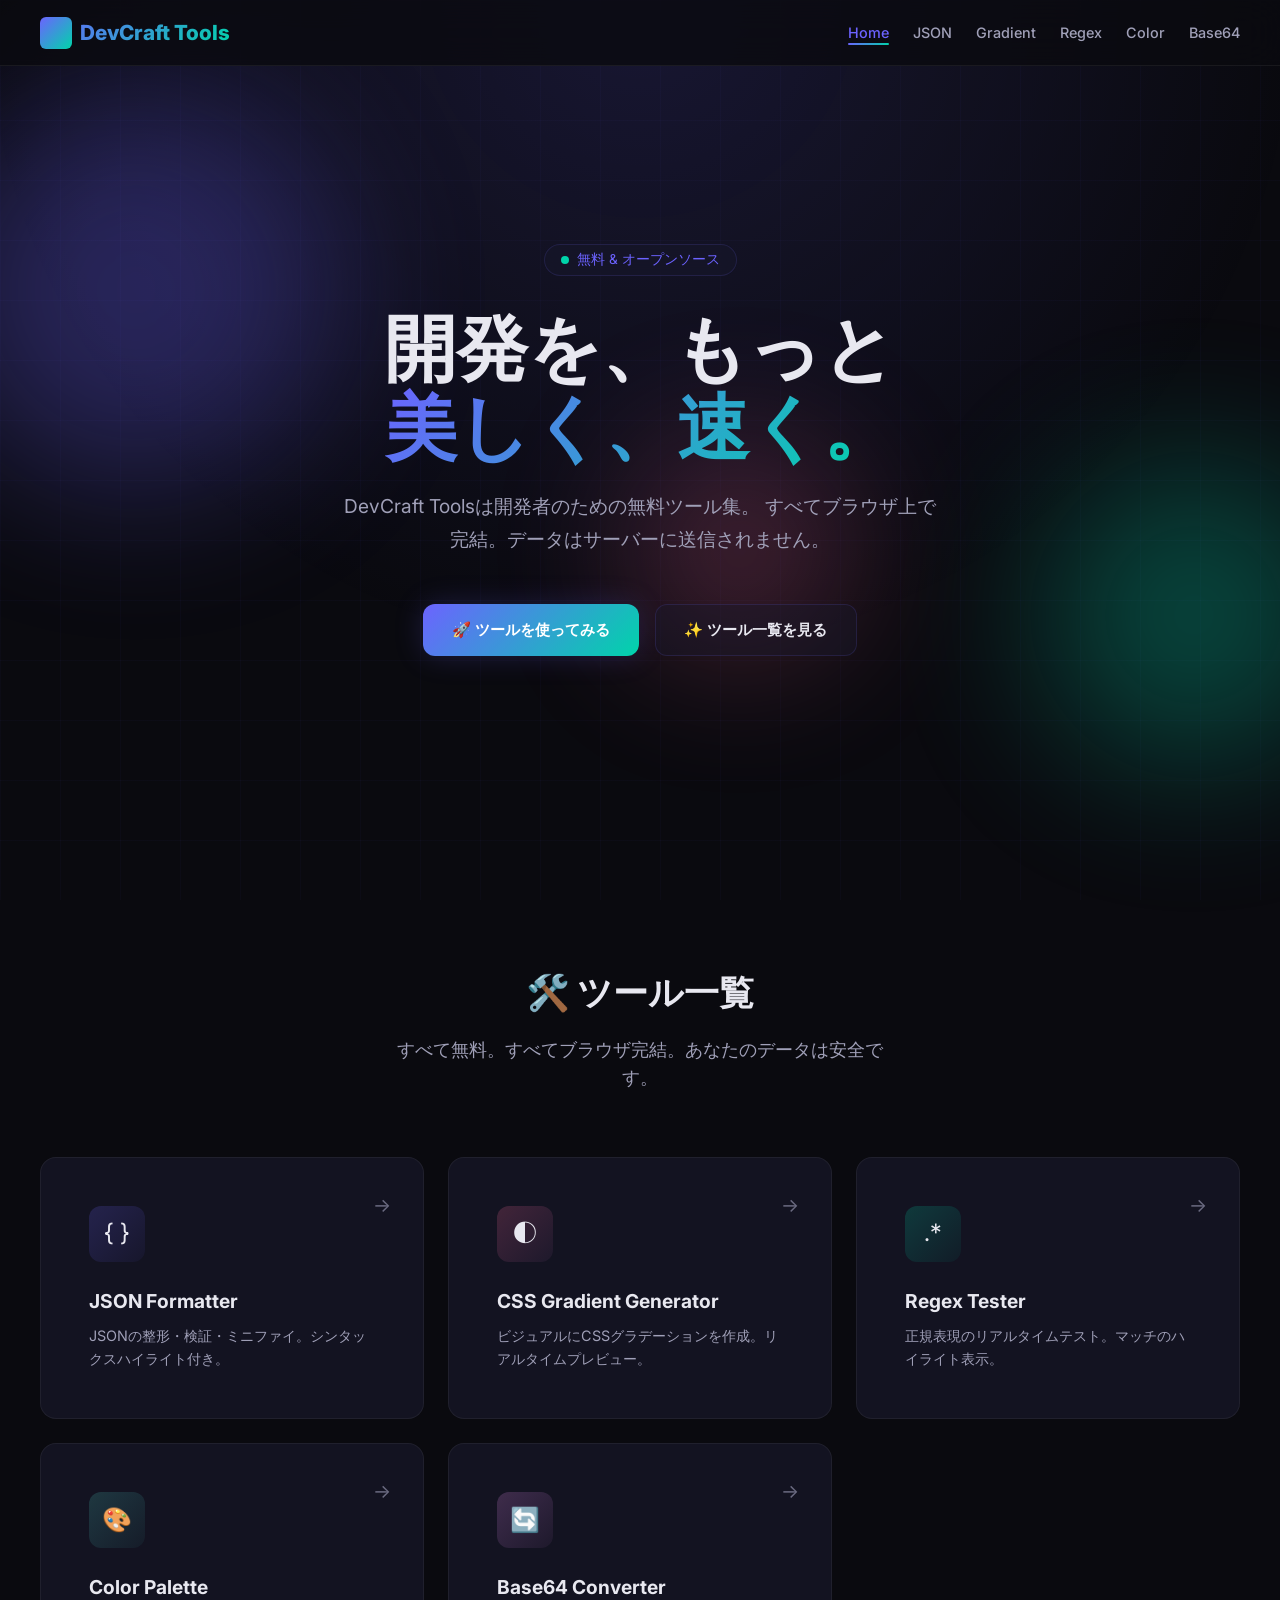
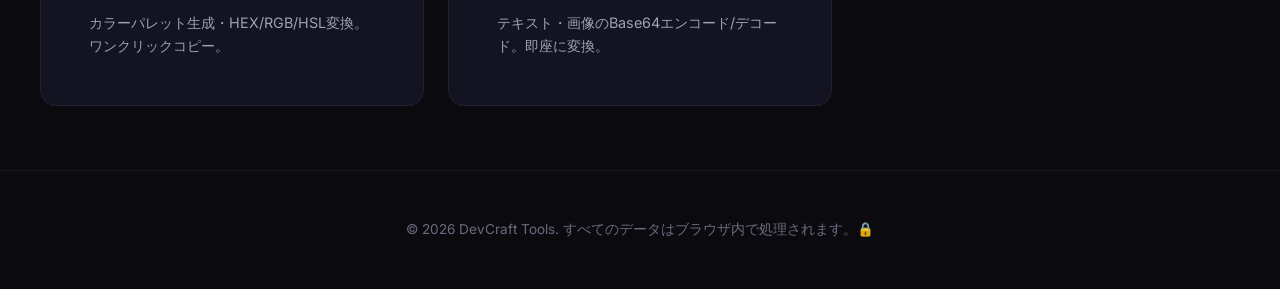
==== index.html @ 4b414a60 "🚀 DevCraft Tools v1.0.0 — 初回リリース - 5つの開発者ツール: JSON Formatter, CSS Gradient Generator, Regex Tester, " ====
<!DOCTYPE html>
<html lang="ja">
<head>
  <meta charset="UTF-8">
  <meta name="viewport" content="width=device-width, initial-scale=1.0">
  <meta name="description" content="DevCraft Tools — 美しすぎる開発者ツール集。JSON整形、CSSグラデーション生成、正規表現テスト、カラーパレット、Base64変換を無料で。すべてブラウザ完結。">
  <meta name="keywords" content="developer tools, JSON formatter, CSS gradient generator, regex tester, color palette, base64 encoder decoder, web development, 開発者ツール, JSON整形, 正規表現テスト">
  <meta name="author" content="DevCraft Tools">
  <meta name="robots" content="index, follow">
  <meta name="theme-color" content="#6c63ff">

  <!-- Open Graph / Facebook -->
  <meta property="og:type" content="website">
  <meta property="og:title" content="DevCraft Tools — 美しすぎる開発者ツール集">
  <meta property="og:description" content="JSON整形、CSSグラデーション生成、正規表現テスト、カラーパレット、Base64変換を無料で。すべてブラウザ完結、データはサーバーに送信されません。">
  <meta property="og:image" content="og-image.png">
  <meta property="og:locale" content="ja_JP">

  <!-- Twitter Card -->
  <meta name="twitter:card" content="summary_large_image">
  <meta name="twitter:title" content="DevCraft Tools — 美しすぎる開発者ツール集">
  <meta name="twitter:description" content="JSON整形、CSSグラデーション生成、正規表現テスト、カラーパレットなど開発者ツールを無料提供。ブラウザ完結でデータ安全。">
  <meta name="twitter:image" content="og-image.png">

  <title>DevCraft Tools — 美しすぎる開発者ツール集</title>
  <link rel="stylesheet" href="styles.css">
  <link rel="manifest" href="manifest.json">
  <link rel="icon" href="data:image/svg+xml,<svg xmlns='http://www.w3.org/2000/svg' viewBox='0 0 100 100'><text y='.9em' font-size='90'>⚡</text></svg>">

  <!-- Structured Data (JSON-LD) -->
  <script type="application/ld+json">
  {
    "@context": "https://schema.org",
    "@type": "WebApplication",
    "name": "DevCraft Tools",
    "description": "美しすぎる開発者ツール集。JSON整形、CSSグラデーション生成、正規表現テスト、カラーパレット、Base64変換を無料で提供。",
    "applicationCategory": "DeveloperApplication",
    "operatingSystem": "Any",
    "offers": {
      "@type": "Offer",
      "price": "0",
      "priceCurrency": "JPY"
    },
    "featureList": [
      "JSON Formatter & Validator",
      "CSS Gradient Generator",
      "Regex Tester",
      "Color Palette Generator",
      "Base64 Encoder/Decoder"
    ],
    "browserRequirements": "Requires JavaScript",
    "softwareVersion": "1.0.0",
    "inLanguage": "ja"
  }
  </script>
</head>
<body>
  <div class="bg-grid"></div>

  <!-- Navigation -->
  <nav class="navbar" id="navbar">
    <div class="nav-content">
      <a href="#" class="nav-logo" id="nav-home">
        <div class="nav-logo-icon">⚡</div>
        DevCraft Tools
      </a>
      <button class="nav-toggle" id="nav-toggle" aria-label="メニュー">☰</button>
      <ul class="nav-links" id="nav-links">
        <li><a href="#" data-tool="home" class="active">Home</a></li>
        <li><a href="#" data-tool="json">JSON</a></li>
        <li><a href="#" data-tool="gradient">Gradient</a></li>
        <li><a href="#" data-tool="regex">Regex</a></li>
        <li><a href="#" data-tool="color">Color</a></li>
        <li><a href="#" data-tool="base64">Base64</a></li>
      </ul>
    </div>
  </nav>

  <!-- Home Page -->
  <main id="page-home">
    <!-- Hero Section -->
    <section class="hero">
      <div class="orb orb-1"></div>
      <div class="orb orb-2"></div>
      <div class="orb orb-3"></div>
      <div class="hero-content">
        <div class="hero-badge">
          <span class="hero-badge-dot"></span>
          無料 & オープンソース
        </div>
        <h1>
          開発を、もっと<br>
          <span class="gradient-text">美しく、速く。</span>
        </h1>
        <p>
          DevCraft Toolsは開発者のための無料ツール集。
          すべてブラウザ上で完結。データはサーバーに送信されません。
        </p>
        <div class="hero-cta">
          <a href="#" class="btn btn-primary" data-tool="json" id="cta-start">
            🚀 ツールを使ってみる
          </a>
          <a href="#tools" class="btn btn-secondary" id="cta-tools">
            ✨ ツール一覧を見る
          </a>
        </div>
      </div>
    </section>

    <!-- Tools Grid -->
    <section class="tools-section" id="tools">
      <div class="section-header">
        <h2>🛠️ ツール一覧</h2>
        <p>すべて無料。すべてブラウザ完結。あなたのデータは安全です。</p>
      </div>
      <div class="tools-grid">
        <a href="#" class="tool-card" data-tool="json" id="card-json">
          <div class="tool-card-icon json">{ }</div>
          <span class="tool-card-arrow">→</span>
          <h3>JSON Formatter</h3>
          <p>JSONの整形・検証・ミニファイ。シンタックスハイライト付き。</p>
        </a>
        <a href="#" class="tool-card" data-tool="gradient" id="card-gradient">
          <div class="tool-card-icon gradient">◐</div>
          <span class="tool-card-arrow">→</span>
          <h3>CSS Gradient Generator</h3>
          <p>ビジュアルにCSSグラデーションを作成。リアルタイムプレビュー。</p>
        </a>
        <a href="#" class="tool-card" data-tool="regex" id="card-regex">
          <div class="tool-card-icon regex">.*</div>
          <span class="tool-card-arrow">→</span>
          <h3>Regex Tester</h3>
          <p>正規表現のリアルタイムテスト。マッチのハイライト表示。</p>
        </a>
        <a href="#" class="tool-card" data-tool="color" id="card-color">
          <div class="tool-card-icon color">🎨</div>
          <span class="tool-card-arrow">→</span>
          <h3>Color Palette</h3>
          <p>カラーパレット生成・HEX/RGB/HSL変換。ワンクリックコピー。</p>
        </a>
        <a href="#" class="tool-card" data-tool="base64" id="card-base64">
          <div class="tool-card-icon base64">🔄</div>
          <span class="tool-card-arrow">→</span>
          <h3>Base64 Converter</h3>
          <p>テキスト・画像のBase64エンコード/デコード。即座に変換。</p>
        </a>
      </div>
    </section>

    <!-- Footer -->
    <footer class="footer">
      <p>© 2026 DevCraft Tools. すべてのデータはブラウザ内で処理されます。🔒</p>
    </footer>
  </main>

  <!-- JSON Formatter Page -->
  <div class="tool-page" id="page-json">
    <div class="tool-header">
      <h1>{ } JSON Formatter</h1>
      <p>JSONの整形・検証・ミニファイ</p>
    </div>
    <div class="tool-container">
      <div class="controls-bar">
        <button class="btn btn-primary" id="json-format" onclick="jsonFormat()">✨ 整形</button>
        <button class="btn btn-secondary" id="json-minify" onclick="jsonMinify()">📦 ミニファイ</button>
        <button class="btn btn-secondary" id="json-validate" onclick="jsonValidate()">✅ 検証</button>
        <button class="btn-copy" id="json-copy" onclick="copyOutput('json-output')">📋 コピー</button>
        <button class="btn btn-secondary" id="json-clear" onclick="jsonClear()">🗑️ クリア</button>
      </div>
      <div class="split-layout">
        <div class="glass-panel">
          <div class="panel-header">
            <h3>入力</h3>
          </div>
          <textarea class="code-editor" id="json-input" placeholder='{"name": "DevCraft", "version": 1, "features": ["json", "gradient", "regex"]}'></textarea>
        </div>
        <div class="glass-panel">
          <div class="panel-header">
            <h3>出力</h3>
          </div>
          <textarea class="code-editor" id="json-output" readonly placeholder="整形結果がここに表示されます..."></textarea>
          <div class="status-bar" id="json-status"></div>
        </div>
      </div>
    </div>
  </div>

  <!-- Gradient Generator Page -->
  <div class="tool-page" id="page-gradient">
    <div class="tool-header">
      <h1>◐ CSS Gradient Generator</h1>
      <p>ビジュアルにCSSグラデーションを作成</p>
    </div>
    <div class="tool-container">
      <div class="controls-bar">
        <div class="control-group">
          <label>タイプ</label>
          <select class="control-input" id="gradient-type" onchange="updateGradient()">
            <option value="linear">Linear</option>
            <option value="radial">Radial</option>
            <option value="conic">Conic</option>
          </select>
        </div>
        <div class="control-group">
          <label>角度</label>
          <input type="range" class="control-input" id="gradient-angle" min="0" max="360" value="135" oninput="updateGradient()" style="width: 120px;">
          <span id="gradient-angle-display" style="color: var(--text-secondary); font-size: 0.85rem;">135°</span>
        </div>
        <div class="control-group">
          <label>色1</label>
          <input type="color" class="color-swatch" id="gradient-color1" value="#6c63ff" oninput="updateGradient()">
        </div>
        <div class="control-group">
          <label>色2</label>
          <input type="color" class="color-swatch" id="gradient-color2" value="#00d4aa" oninput="updateGradient()">
        </div>
        <button class="btn btn-secondary" id="gradient-random" onclick="randomGradient()">🎲 ランダム</button>
        <button class="btn-copy" id="gradient-copy" onclick="copyGradientCSS()">📋 CSSをコピー</button>
      </div>
      <div class="gradient-preview" id="gradient-preview"></div>
      <div class="glass-panel">
        <div class="panel-header">
          <h3>CSS コード</h3>
        </div>
        <textarea class="code-editor" id="gradient-output" readonly style="min-height: 80px;"></textarea>
      </div>
    </div>
  </div>

  <!-- Regex Tester Page -->
  <div class="tool-page" id="page-regex">
    <div class="tool-header">
      <h1>.* Regex Tester</h1>
      <p>正規表現のリアルタイムテスト</p>
    </div>
    <div class="tool-container">
      <div class="controls-bar">
        <div class="control-group">
          <label>パターン</label>
          <input type="text" class="control-input" id="regex-pattern" placeholder="[A-Za-z]+" oninput="testRegex()" style="flex: 1; min-width: 200px;">
        </div>
        <div class="control-group">
          <label>フラグ</label>
          <input type="text" class="control-input" id="regex-flags" value="gi" oninput="testRegex()" style="width: 60px;">
        </div>
      </div>
      <div class="split-layout">
        <div class="glass-panel">
          <div class="panel-header">
            <h3>テスト文字列</h3>
          </div>
          <textarea class="code-editor" id="regex-input" placeholder="ここにテスト文字列を入力..." oninput="testRegex()">Hello World 123 こんにちは DevCraft Tools 2026</textarea>
        </div>
        <div class="glass-panel">
          <div class="panel-header">
            <h3>マッチ結果</h3>
          </div>
          <div class="code-editor" id="regex-output" style="min-height: 300px; white-space: pre-wrap;"></div>
          <div class="match-info" id="regex-match-info">
            <span class="match-count">マッチ: <strong>0</strong></span>
          </div>
        </div>
      </div>
    </div>
  </div>

  <!-- Color Palette Page -->
  <div class="tool-page" id="page-color">
    <div class="tool-header">
      <h1>🎨 Color Palette Generator</h1>
      <p>カラーパレット生成 & HEX / RGB / HSL 変換</p>
    </div>
    <div class="tool-container">
      <div class="controls-bar">
        <div class="control-group">
          <label>基準色</label>
          <input type="color" class="color-swatch" id="color-base" value="#6c63ff" oninput="generatePalette()">
        </div>
        <div class="control-group">
          <label>モード</label>
          <select class="control-input" id="color-mode" onchange="generatePalette()">
            <option value="analogous">類似色</option>
            <option value="complementary">補色</option>
            <option value="triadic">トライアド</option>
            <option value="shades">シェード</option>
            <option value="random">ランダム</option>
          </select>
        </div>
        <button class="btn btn-primary" id="color-generate" onclick="generatePalette()">🎲 生成</button>
      </div>

      <!-- Color Converter -->
      <div class="glass-panel" style="margin-bottom: var(--space-lg);">
        <div class="panel-header">
          <h3>カラー変換</h3>
        </div>
        <div style="padding: var(--space-lg); display: flex; gap: var(--space-md); flex-wrap: wrap; align-items: center;">
          <div class="control-group">
            <label>HEX</label>
            <input type="text" class="control-input" id="color-hex" value="#6c63ff" oninput="colorFromHex()" style="width: 100px;">
          </div>
          <div class="control-group">
            <label>R</label>
            <input type="number" class="control-input" id="color-r" value="108" min="0" max="255" oninput="colorFromRGB()" style="width: 60px;">
          </div>
          <div class="control-group">
            <label>G</label>
            <input type="number" class="control-input" id="color-g" value="99" min="0" max="255" oninput="colorFromRGB()" style="width: 60px;">
          </div>
          <div class="control-group">
            <label>B</label>
            <input type="number" class="control-input" id="color-b" value="255" min="0" max="255" oninput="colorFromRGB()" style="width: 60px;">
          </div>
          <div class="control-group">
            <label>HSL</label>
            <span class="control-input" id="color-hsl-display" style="min-width: 150px;">hsl(243, 100%, 69%)</span>
          </div>
        </div>
      </div>

      <!-- Palette Display -->
      <div class="palette-grid" id="palette-grid"></div>
    </div>
  </div>

  <!-- Base64 Converter Page -->
  <div class="tool-page" id="page-base64">
    <div class="tool-header">
      <h1>🔄 Base64 Converter</h1>
      <p>テキストのBase64エンコード / デコード</p>
    </div>
    <div class="tool-container">
      <div class="controls-bar">
        <button class="btn btn-primary" id="base64-encode" onclick="base64Encode()">🔒 エンコード</button>
        <button class="btn btn-secondary" id="base64-decode" onclick="base64Decode()">🔓 デコード</button>
        <button class="btn-copy" id="base64-copy" onclick="copyOutput('base64-output')">📋 コピー</button>
        <button class="btn btn-secondary" id="base64-clear" onclick="base64Clear()">🗑️ クリア</button>
      </div>
      <div class="split-layout">
        <div class="glass-panel">
          <div class="panel-header">
            <h3>入力</h3>
          </div>
          <textarea class="code-editor" id="base64-input" placeholder="テキストを入力してください..."></textarea>
        </div>
        <div class="glass-panel">
          <div class="panel-header">
            <h3>出力</h3>
          </div>
          <textarea class="code-editor" id="base64-output" readonly placeholder="結果がここに表示されます..."></textarea>
          <div class="status-bar" id="base64-status"></div>
        </div>
      </div>
    </div>
  </div>

  <script src="app.js"></script>
  <script src="tools/json-formatter.js"></script>
  <script src="tools/gradient-generator.js"></script>
  <script src="tools/regex-tester.js"></script>
  <script src="tools/color-palette.js"></script>
  <script src="tools/base64-converter.js"></script>
</body>
</html>
---- styles.css ----
/* ============================================
   DevCraft Tools — Design System
   美しすぎる開発者ツール集
   ============================================ */

/* ---- Google Fonts ---- */
@import url('https://fonts.googleapis.com/css2?family=Inter:wght@300;400;500;600;700;800;900&family=JetBrains+Mono:wght@400;500;600;700&display=swap');

/* ---- CSS Variables (Design Tokens) ---- */
:root {
  /* Colors — Dark Theme */
  --bg-primary: #0a0a0f;
  --bg-secondary: #12121a;
  --bg-tertiary: #1a1a2e;
  --bg-card: rgba(26, 26, 46, 0.6);
  --bg-glass: rgba(26, 26, 46, 0.4);

  /* Accent Colors */
  --accent-primary: #6c63ff;
  --accent-secondary: #00d4aa;
  --accent-tertiary: #ff6b9d;
  --accent-warm: #f093fb;
  --accent-cyan: #4ecdc4;

  /* Gradients */
  --gradient-primary: linear-gradient(135deg, #6c63ff 0%, #00d4aa 100%);
  --gradient-secondary: linear-gradient(135deg, #ff6b9d 0%, #f093fb 100%);
  --gradient-hero: linear-gradient(135deg, #0a0a0f 0%, #1a1a2e 50%, #0a0a0f 100%);
  --gradient-card: linear-gradient(135deg, rgba(108, 99, 255, 0.1) 0%, rgba(0, 212, 170, 0.05) 100%);
  --gradient-glow: radial-gradient(circle at 50% 0%, rgba(108, 99, 255, 0.15), transparent 60%);

  /* Text Colors */
  --text-primary: #e8e8f0;
  --text-secondary: #a0a0b8;
  --text-muted: #6a6a80;
  --text-accent: #6c63ff;

  /* Borders */
  --border-color: rgba(108, 99, 255, 0.15);
  --border-hover: rgba(108, 99, 255, 0.4);
  --border-glass: rgba(255, 255, 255, 0.06);

  /* Shadows */
  --shadow-sm: 0 2px 8px rgba(0, 0, 0, 0.3);
  --shadow-md: 0 4px 20px rgba(0, 0, 0, 0.4);
  --shadow-lg: 0 8px 40px rgba(0, 0, 0, 0.5);
  --shadow-glow: 0 0 30px rgba(108, 99, 255, 0.2);
  --shadow-glow-accent: 0 0 40px rgba(108, 99, 255, 0.3);

  /* Typography */
  --font-sans: 'Inter', -apple-system, BlinkMacSystemFont, sans-serif;
  --font-mono: 'JetBrains Mono', 'Fira Code', monospace;

  /* Spacing */
  --space-xs: 0.25rem;
  --space-sm: 0.5rem;
  --space-md: 1rem;
  --space-lg: 1.5rem;
  --space-xl: 2rem;
  --space-2xl: 3rem;
  --space-3xl: 4rem;

  /* Border Radius */
  --radius-sm: 6px;
  --radius-md: 12px;
  --radius-lg: 16px;
  --radius-xl: 24px;
  --radius-full: 9999px;

  /* Transitions */
  --transition-fast: 150ms cubic-bezier(0.4, 0, 0.2, 1);
  --transition-normal: 250ms cubic-bezier(0.4, 0, 0.2, 1);
  --transition-slow: 400ms cubic-bezier(0.4, 0, 0.2, 1);
  --transition-spring: 500ms cubic-bezier(0.34, 1.56, 0.64, 1);
}

/* ---- Reset & Base ---- */
*,
*::before,
*::after {
  box-sizing: border-box;
  margin: 0;
  padding: 0;
}

html {
  scroll-behavior: smooth;
  -webkit-font-smoothing: antialiased;
  -moz-osx-font-smoothing: grayscale;
}

body {
  font-family: var(--font-sans);
  background: var(--bg-primary);
  color: var(--text-primary);
  line-height: 1.6;
  min-height: 100vh;
  overflow-x: hidden;
}

/* ---- Background Effects ---- */
body::before {
  content: '';
  position: fixed;
  top: 0;
  left: 0;
  width: 100%;
  height: 100%;
  background: var(--gradient-glow);
  pointer-events: none;
  z-index: 0;
}

/* Animated grid background */
.bg-grid {
  position: fixed;
  top: 0;
  left: 0;
  width: 100%;
  height: 100%;
  background-image:
    linear-gradient(rgba(108, 99, 255, 0.03) 1px, transparent 1px),
    linear-gradient(90deg, rgba(108, 99, 255, 0.03) 1px, transparent 1px);
  background-size: 60px 60px;
  pointer-events: none;
  z-index: 0;
}

/* ---- Navigation ---- */
.navbar {
  position: fixed;
  top: 0;
  left: 0;
  right: 0;
  z-index: 1000;
  padding: var(--space-md) var(--space-xl);
  background: rgba(10, 10, 15, 0.8);
  backdrop-filter: blur(20px);
  -webkit-backdrop-filter: blur(20px);
  border-bottom: 1px solid var(--border-glass);
  transition: var(--transition-normal);
}

.navbar.scrolled {
  background: rgba(10, 10, 15, 0.95);
  box-shadow: var(--shadow-md);
}

.nav-content {
  max-width: 1200px;
  margin: 0 auto;
  display: flex;
  align-items: center;
  justify-content: space-between;
}

.nav-logo {
  display: flex;
  align-items: center;
  gap: var(--space-sm);
  text-decoration: none;
  font-size: 1.3rem;
  font-weight: 800;
  background: var(--gradient-primary);
  -webkit-background-clip: text;
  -webkit-text-fill-color: transparent;
  background-clip: text;
  transition: var(--transition-normal);
}

.nav-logo:hover {
  transform: scale(1.05);
}

.nav-logo-icon {
  width: 32px;
  height: 32px;
  background: var(--gradient-primary);
  border-radius: var(--radius-sm);
  display: flex;
  align-items: center;
  justify-content: center;
  font-size: 1rem;
}

.nav-links {
  display: flex;
  align-items: center;
  gap: var(--space-lg);
  list-style: none;
}

.nav-links a {
  color: var(--text-secondary);
  text-decoration: none;
  font-size: 0.9rem;
  font-weight: 500;
  transition: var(--transition-fast);
  position: relative;
}

.nav-links a::after {
  content: '';
  position: absolute;
  bottom: -4px;
  left: 0;
  width: 0;
  height: 2px;
  background: var(--gradient-primary);
  transition: var(--transition-normal);
  border-radius: var(--radius-full);
}

.nav-links a:hover {
  color: var(--text-primary);
}

.nav-links a:hover::after {
  width: 100%;
}

.nav-links a.active {
  color: var(--accent-primary);
}

.nav-links a.active::after {
  width: 100%;
}

/* Mobile nav toggle */
.nav-toggle {
  display: none;
  background: none;
  border: none;
  color: var(--text-primary);
  font-size: 1.5rem;
  cursor: pointer;
}

/* ---- Hero Section ---- */
.hero {
  position: relative;
  min-height: 100vh;
  display: flex;
  align-items: center;
  justify-content: center;
  text-align: center;
  padding: var(--space-3xl) var(--space-xl);
  z-index: 1;
}

.hero-content {
  max-width: 800px;
}

.hero-badge {
  display: inline-flex;
  align-items: center;
  gap: var(--space-sm);
  padding: var(--space-xs) var(--space-md);
  background: var(--bg-glass);
  border: 1px solid var(--border-color);
  border-radius: var(--radius-full);
  font-size: 0.85rem;
  color: var(--accent-primary);
  margin-bottom: var(--space-xl);
  backdrop-filter: blur(10px);
  animation: fadeInUp 0.6s ease-out;
}

.hero-badge-dot {
  width: 8px;
  height: 8px;
  background: var(--accent-secondary);
  border-radius: 50%;
  animation: pulse 2s infinite;
}

.hero h1 {
  font-size: clamp(2.5rem, 6vw, 4.5rem);
  font-weight: 900;
  line-height: 1.1;
  margin-bottom: var(--space-lg);
  animation: fadeInUp 0.6s ease-out 0.1s both;
}

.hero h1 .gradient-text {
  background: var(--gradient-primary);
  -webkit-background-clip: text;
  -webkit-text-fill-color: transparent;
  background-clip: text;
}

.hero p {
  font-size: 1.2rem;
  color: var(--text-secondary);
  max-width: 600px;
  margin: 0 auto var(--space-2xl);
  line-height: 1.7;
  animation: fadeInUp 0.6s ease-out 0.2s both;
}

.hero-cta {
  display: flex;
  gap: var(--space-md);
  justify-content: center;
  animation: fadeInUp 0.6s ease-out 0.3s both;
}

/* Floating orbs */
.orb {
  position: absolute;
  border-radius: 50%;
  filter: blur(80px);
  opacity: 0.3;
  pointer-events: none;
  animation: float 8s ease-in-out infinite;
}

.orb-1 {
  width: 400px;
  height: 400px;
  background: var(--accent-primary);
  top: 10%;
  left: -5%;
  animation-delay: 0s;
}

.orb-2 {
  width: 300px;
  height: 300px;
  background: var(--accent-secondary);
  bottom: 15%;
  right: -5%;
  animation-delay: -3s;
}

.orb-3 {
  width: 200px;
  height: 200px;
  background: var(--accent-tertiary);
  top: 50%;
  left: 50%;
  animation-delay: -5s;
}

/* ---- Buttons ---- */
.btn {
  display: inline-flex;
  align-items: center;
  gap: var(--space-sm);
  padding: 0.8rem 1.8rem;
  border: none;
  border-radius: var(--radius-md);
  font-family: var(--font-sans);
  font-size: 0.95rem;
  font-weight: 600;
  cursor: pointer;
  text-decoration: none;
  transition: var(--transition-normal);
  position: relative;
  overflow: hidden;
}

.btn-primary {
  background: var(--gradient-primary);
  color: white;
  box-shadow: var(--shadow-glow);
}

.btn-primary:hover {
  transform: translateY(-2px);
  box-shadow: var(--shadow-glow-accent);
}

.btn-secondary {
  background: var(--bg-glass);
  color: var(--text-primary);
  border: 1px solid var(--border-color);
  backdrop-filter: blur(10px);
}

.btn-secondary:hover {
  border-color: var(--border-hover);
  background: rgba(108, 99, 255, 0.1);
  transform: translateY(-2px);
}

.btn-icon {
  padding: 0.6rem;
  background: var(--bg-glass);
  border: 1px solid var(--border-color);
  border-radius: var(--radius-sm);
  color: var(--text-secondary);
  cursor: pointer;
  transition: var(--transition-fast);
}

.btn-icon:hover {
  color: var(--accent-primary);
  border-color: var(--border-hover);
}

.btn-copy {
  background: var(--bg-glass);
  border: 1px solid var(--border-color);
  color: var(--text-secondary);
  padding: 0.5rem 1rem;
  border-radius: var(--radius-sm);
  font-size: 0.8rem;
  cursor: pointer;
  transition: var(--transition-fast);
}

.btn-copy:hover {
  color: var(--accent-secondary);
  border-color: var(--accent-secondary);
}

.btn-copy.copied {
  color: var(--accent-secondary);
  border-color: var(--accent-secondary);
}

/* ---- Tool Cards ---- */
.tools-section {
  position: relative;
  z-index: 1;
  padding: var(--space-3xl) var(--space-xl);
}

.section-header {
  text-align: center;
  margin-bottom: var(--space-3xl);
}

.section-header h2 {
  font-size: 2.2rem;
  font-weight: 800;
  margin-bottom: var(--space-md);
}

.section-header p {
  color: var(--text-secondary);
  font-size: 1.1rem;
  max-width: 500px;
  margin: 0 auto;
}

.tools-grid {
  display: grid;
  grid-template-columns: repeat(auto-fit, minmax(300px, 1fr));
  gap: var(--space-lg);
  max-width: 1200px;
  margin: 0 auto;
}

.tool-card {
  position: relative;
  background: var(--bg-card);
  border: 1px solid var(--border-glass);
  border-radius: var(--radius-lg);
  padding: var(--space-2xl);
  cursor: pointer;
  transition: var(--transition-normal);
  overflow: hidden;
  text-decoration: none;
  color: inherit;
  display: block;
}

.tool-card::before {
  content: '';
  position: absolute;
  inset: 0;
  background: var(--gradient-card);
  opacity: 0;
  transition: var(--transition-normal);
}

.tool-card:hover {
  border-color: var(--border-hover);
  transform: translateY(-4px);
  box-shadow: var(--shadow-glow);
}

.tool-card:hover::before {
  opacity: 1;
}

.tool-card-icon {
  position: relative;
  width: 56px;
  height: 56px;
  border-radius: var(--radius-md);
  display: flex;
  align-items: center;
  justify-content: center;
  font-size: 1.5rem;
  margin-bottom: var(--space-lg);
  z-index: 1;
}

.tool-card-icon.json { background: linear-gradient(135deg, rgba(108, 99, 255, 0.2), rgba(108, 99, 255, 0.05)); }
.tool-card-icon.gradient { background: linear-gradient(135deg, rgba(255, 107, 157, 0.2), rgba(240, 147, 251, 0.05)); }
.tool-card-icon.regex { background: linear-gradient(135deg, rgba(0, 212, 170, 0.2), rgba(0, 212, 170, 0.05)); }
.tool-card-icon.color { background: linear-gradient(135deg, rgba(78, 205, 196, 0.2), rgba(78, 205, 196, 0.05)); }
.tool-card-icon.base64 { background: linear-gradient(135deg, rgba(240, 147, 251, 0.2), rgba(240, 147, 251, 0.05)); }

.tool-card h3 {
  position: relative;
  font-size: 1.2rem;
  font-weight: 700;
  margin-bottom: var(--space-sm);
  z-index: 1;
}

.tool-card p {
  position: relative;
  color: var(--text-secondary);
  font-size: 0.9rem;
  line-height: 1.6;
  z-index: 1;
}

.tool-card-arrow {
  position: absolute;
  top: var(--space-xl);
  right: var(--space-xl);
  color: var(--text-muted);
  font-size: 1.2rem;
  transition: var(--transition-normal);
  z-index: 1;
}

.tool-card:hover .tool-card-arrow {
  color: var(--accent-primary);
  transform: translateX(4px);
}

/* ---- Tool Page Layout ---- */
.tool-page {
  display: none;
  position: relative;
  z-index: 1;
  min-height: 100vh;
  padding-top: 80px;
}

.tool-page.active {
  display: block;
}

.tool-header {
  padding: var(--space-2xl) var(--space-xl);
  text-align: center;
}

.tool-header h1 {
  font-size: 2rem;
  font-weight: 800;
  margin-bottom: var(--space-sm);
}

.tool-header p {
  color: var(--text-secondary);
  font-size: 1rem;
}

.tool-container {
  max-width: 1200px;
  margin: 0 auto;
  padding: 0 var(--space-xl) var(--space-3xl);
}

/* ---- Glass Panels ---- */
.glass-panel {
  background: var(--bg-card);
  border: 1px solid var(--border-glass);
  border-radius: var(--radius-lg);
  backdrop-filter: blur(10px);
  overflow: hidden;
}

.panel-header {
  display: flex;
  align-items: center;
  justify-content: space-between;
  padding: var(--space-md) var(--space-lg);
  border-bottom: 1px solid var(--border-glass);
}

.panel-header h3 {
  font-size: 0.85rem;
  font-weight: 600;
  color: var(--text-secondary);
  text-transform: uppercase;
  letter-spacing: 0.5px;
}

.panel-actions {
  display: flex;
  gap: var(--space-sm);
}

/* ---- Code Editor Textarea ---- */
.code-editor {
  width: 100%;
  min-height: 300px;
  padding: var(--space-lg);
  background: transparent;
  border: none;
  color: var(--text-primary);
  font-family: var(--font-mono);
  font-size: 0.9rem;
  line-height: 1.7;
  resize: vertical;
  outline: none;
}

.code-editor::placeholder {
  color: var(--text-muted);
}

/* ---- Split Layout ---- */
.split-layout {
  display: grid;
  grid-template-columns: 1fr 1fr;
  gap: var(--space-lg);
}

/* ---- Controls Bar ---- */
.controls-bar {
  display: flex;
  align-items: center;
  gap: var(--space-md);
  padding: var(--space-md) var(--space-lg);
  background: var(--bg-card);
  border: 1px solid var(--border-glass);
  border-radius: var(--radius-lg);
  margin-bottom: var(--space-lg);
  flex-wrap: wrap;
}

.control-group {
  display: flex;
  align-items: center;
  gap: var(--space-sm);
}

.control-group label {
  font-size: 0.85rem;
  color: var(--text-secondary);
  font-weight: 500;
}

.control-input {
  background: var(--bg-tertiary);
  border: 1px solid var(--border-color);
  border-radius: var(--radius-sm);
  padding: var(--space-xs) var(--space-sm);
  color: var(--text-primary);
  font-family: var(--font-mono);
  font-size: 0.85rem;
  outline: none;
  transition: var(--transition-fast);
}

.control-input:focus {
  border-color: var(--accent-primary);
  box-shadow: 0 0 0 3px rgba(108, 99, 255, 0.1);
}

/* ---- Color Swatches ---- */
.color-swatch {
  width: 40px;
  height: 40px;
  border-radius: var(--radius-sm);
  border: 2px solid var(--border-glass);
  cursor: pointer;
  transition: var(--transition-fast);
}

.color-swatch:hover {
  transform: scale(1.1);
  border-color: var(--border-hover);
}

/* ---- Gradient Preview ---- */
.gradient-preview {
  width: 100%;
  height: 200px;
  border-radius: var(--radius-md);
  margin-bottom: var(--space-lg);
  transition: var(--transition-slow);
}

/* ---- Color Palette Grid ---- */
.palette-grid {
  display: grid;
  grid-template-columns: repeat(auto-fill, minmax(120px, 1fr));
  gap: var(--space-md);
}

.palette-color {
  border-radius: var(--radius-md);
  overflow: hidden;
  border: 1px solid var(--border-glass);
  transition: var(--transition-normal);
  cursor: pointer;
}

.palette-color:hover {
  transform: translateY(-2px);
  box-shadow: var(--shadow-md);
}

.palette-color-preview {
  height: 80px;
}

.palette-color-info {
  padding: var(--space-sm);
  background: var(--bg-secondary);
  font-family: var(--font-mono);
  font-size: 0.75rem;
  color: var(--text-secondary);
  text-align: center;
}

/* ---- Regex Matches ---- */
.regex-match {
  background: rgba(108, 99, 255, 0.3);
  border-radius: 2px;
  padding: 0 2px;
}

.match-info {
  padding: var(--space-md) var(--space-lg);
  display: flex;
  align-items: center;
  gap: var(--space-md);
  border-top: 1px solid var(--border-glass);
}

.match-count {
  font-size: 0.85rem;
  color: var(--text-secondary);
}

.match-count strong {
  color: var(--accent-secondary);
}

/* ---- Status Messages ---- */
.status-bar {
  display: flex;
  align-items: center;
  gap: var(--space-sm);
  padding: var(--space-sm) var(--space-lg);
  font-size: 0.8rem;
  border-top: 1px solid var(--border-glass);
}

.status-bar.valid {
  color: var(--accent-secondary);
}

.status-bar.invalid {
  color: var(--accent-tertiary);
}

/* ---- Footer ---- */
.footer {
  position: relative;
  z-index: 1;
  text-align: center;
  padding: var(--space-2xl) var(--space-xl);
  border-top: 1px solid var(--border-glass);
  color: var(--text-muted);
  font-size: 0.85rem;
}

.footer a {
  color: var(--accent-primary);
  text-decoration: none;
}

/* ---- Animations ---- */
@keyframes fadeInUp {
  from {
    opacity: 0;
    transform: translateY(20px);
  }
  to {
    opacity: 1;
    transform: translateY(0);
  }
}

@keyframes pulse {
  0%, 100% { opacity: 1; }
  50% { opacity: 0.4; }
}

@keyframes float {
  0%, 100% { transform: translate(0, 0); }
  33% { transform: translate(20px, -20px); }
  66% { transform: translate(-10px, 15px); }
}

@keyframes slideIn {
  from {
    opacity: 0;
    transform: translateX(-10px);
  }
  to {
    opacity: 1;
    transform: translateX(0);
  }
}

/* ---- Scrollbar ---- */
::-webkit-scrollbar {
  width: 8px;
  height: 8px;
}

::-webkit-scrollbar-track {
  background: var(--bg-primary);
}

::-webkit-scrollbar-thumb {
  background: var(--bg-tertiary);
  border-radius: var(--radius-full);
}

::-webkit-scrollbar-thumb:hover {
  background: var(--accent-primary);
}

/* ---- Selection ---- */
::selection {
  background: rgba(108, 99, 255, 0.3);
  color: var(--text-primary);
}

/* ---- Responsive ---- */
@media (max-width: 768px) {
  .nav-links {
    display: none;
    position: absolute;
    top: 100%;
    left: 0;
    right: 0;
    background: rgba(10, 10, 15, 0.95);
    backdrop-filter: blur(20px);
    flex-direction: column;
    padding: var(--space-lg);
    border-bottom: 1px solid var(--border-glass);
  }

  .nav-links.open {
    display: flex;
  }

  .nav-toggle {
    display: block;
  }

  .split-layout {
    grid-template-columns: 1fr;
  }

  .hero h1 {
    font-size: 2.2rem;
  }

  .tools-grid {
    grid-template-columns: 1fr;
  }

  .controls-bar {
    flex-direction: column;
    align-items: stretch;
  }
}

@media (max-width: 480px) {
  .hero-cta {
    flex-direction: column;
    align-items: center;
  }

  .tool-container {
    padding: 0 var(--space-md) var(--space-2xl);
  }
}
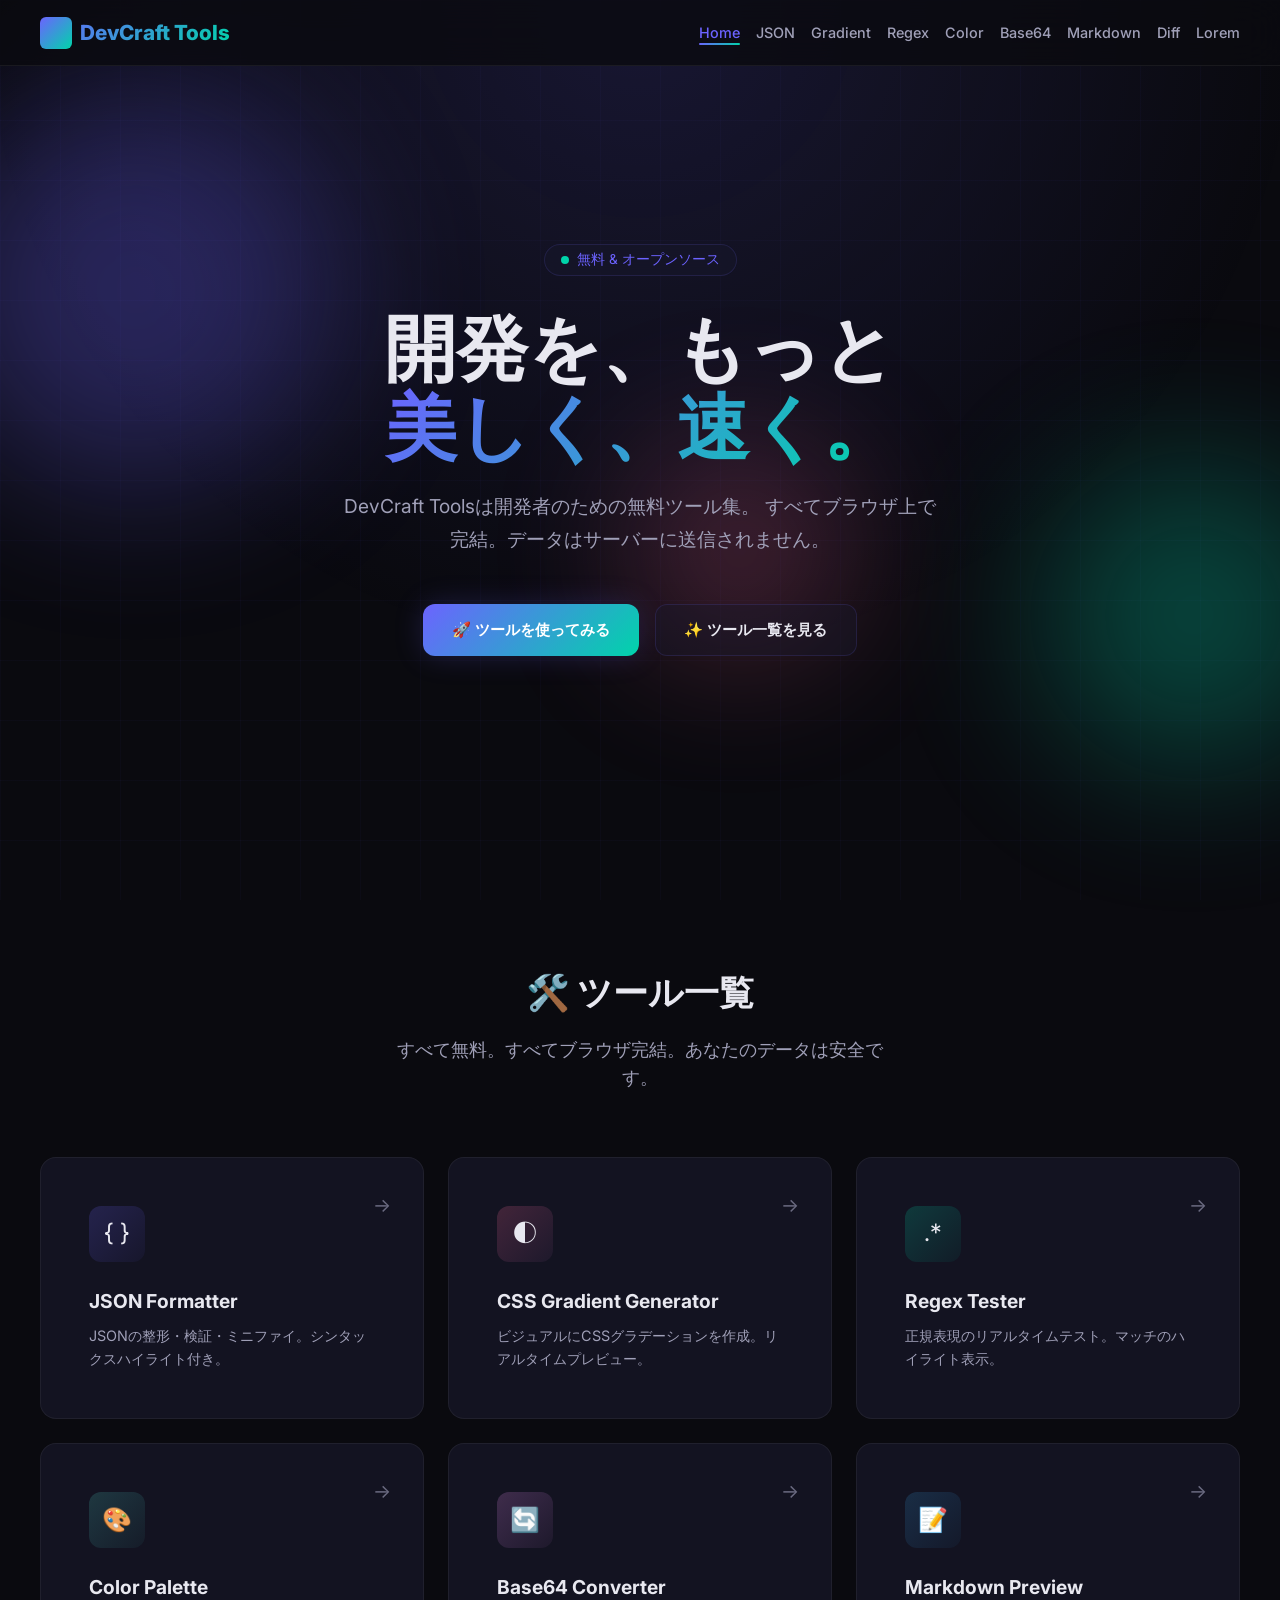
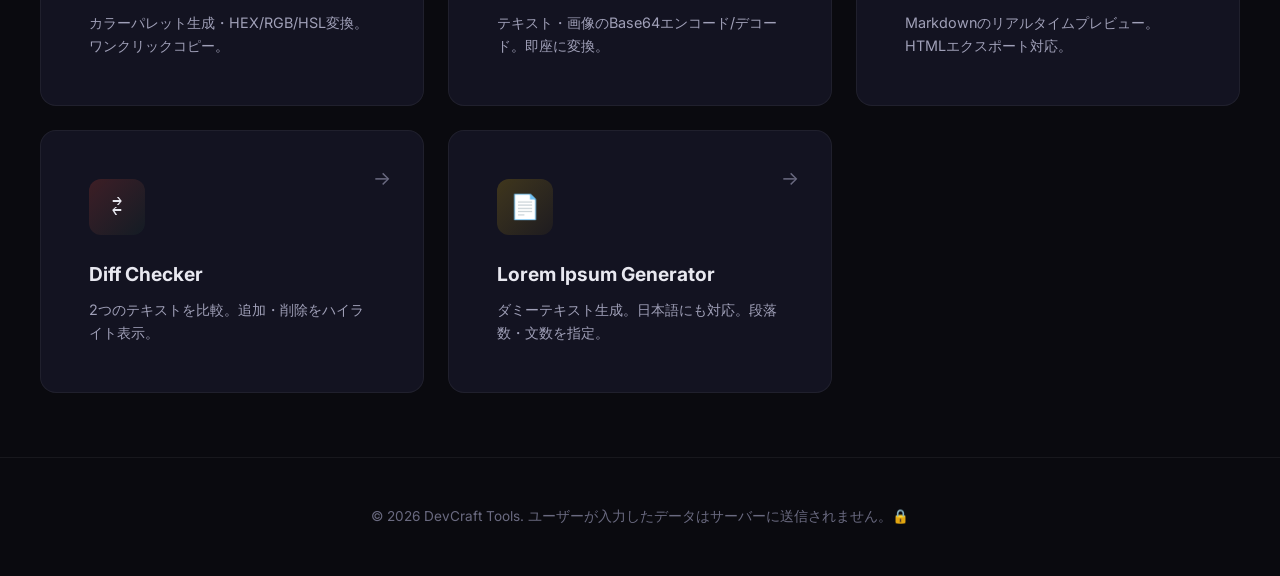
==== commit ea71c235: "✨ Phase 5: 追加ツール3つ (Markdown Preview, Diff Checker, Lorem Ipsum Generator) - Markdown Preview: リアルタイ" ====
--- a/index.html
+++ b/index.html
@@ -13,14 +13,15 @@
   <meta property="og:type" content="website">
   <meta property="og:title" content="DevCraft Tools — 美しすぎる開発者ツール集">
   <meta property="og:description" content="JSON整形、CSSグラデーション生成、正規表現テスト、カラーパレット、Base64変換を無料で。すべてブラウザ完結、データはサーバーに送信されません。">
-  <meta property="og:image" content="og-image.png">
+  <meta property="og:image" content="https://icubeitoht-ui.github.io/DevCraft-Tools/og-image.png">
+  <meta property="og:url" content="https://icubeitoht-ui.github.io/DevCraft-Tools/">
   <meta property="og:locale" content="ja_JP">
 
   <!-- Twitter Card -->
   <meta name="twitter:card" content="summary_large_image">
   <meta name="twitter:title" content="DevCraft Tools — 美しすぎる開発者ツール集">
   <meta name="twitter:description" content="JSON整形、CSSグラデーション生成、正規表現テスト、カラーパレットなど開発者ツールを無料提供。ブラウザ完結でデータ安全。">
-  <meta name="twitter:image" content="og-image.png">
+  <meta name="twitter:image" content="https://icubeitoht-ui.github.io/DevCraft-Tools/og-image.png">
 
   <title>DevCraft Tools — 美しすぎる開発者ツール集</title>
   <link rel="stylesheet" href="styles.css">
@@ -46,7 +47,10 @@
       "CSS Gradient Generator",
       "Regex Tester",
       "Color Palette Generator",
-      "Base64 Encoder/Decoder"
+      "Base64 Encoder/Decoder",
+      "Markdown Preview",
+      "Diff Checker",
+      "Lorem Ipsum Generator"
     ],
     "browserRequirements": "Requires JavaScript",
     "softwareVersion": "1.0.0",
@@ -72,6 +76,9 @@
         <li><a href="#" data-tool="regex">Regex</a></li>
         <li><a href="#" data-tool="color">Color</a></li>
         <li><a href="#" data-tool="base64">Base64</a></li>
+        <li><a href="#" data-tool="markdown">Markdown</a></li>
+        <li><a href="#" data-tool="diff">Diff</a></li>
+        <li><a href="#" data-tool="lorem">Lorem</a></li>
       </ul>
     </div>
   </nav>
@@ -144,12 +151,30 @@
           <h3>Base64 Converter</h3>
           <p>テキスト・画像のBase64エンコード/デコード。即座に変換。</p>
         </a>
+        <a href="#" class="tool-card" data-tool="markdown" id="card-markdown">
+          <div class="tool-card-icon markdown">📝</div>
+          <span class="tool-card-arrow">→</span>
+          <h3>Markdown Preview</h3>
+          <p>Markdownのリアルタイムプレビュー。HTMLエクスポート対応。</p>
+        </a>
+        <a href="#" class="tool-card" data-tool="diff" id="card-diff">
+          <div class="tool-card-icon diff">⇄</div>
+          <span class="tool-card-arrow">→</span>
+          <h3>Diff Checker</h3>
+          <p>2つのテキストを比較。追加・削除をハイライト表示。</p>
+        </a>
+        <a href="#" class="tool-card" data-tool="lorem" id="card-lorem">
+          <div class="tool-card-icon lorem">📄</div>
+          <span class="tool-card-arrow">→</span>
+          <h3>Lorem Ipsum Generator</h3>
+          <p>ダミーテキスト生成。日本語にも対応。段落数・文数を指定。</p>
+        </a>
       </div>
     </section>
 
     <!-- Footer -->
     <footer class="footer">
-      <p>© 2026 DevCraft Tools. すべてのデータはブラウザ内で処理されます。🔒</p>
+      <p>© 2026 DevCraft Tools. ユーザーが入力したデータはサーバーに送信されません。🔒</p>
     </footer>
   </main>
 
@@ -354,11 +379,129 @@
     </div>
   </div>
 
+  <!-- Markdown Preview Page -->
+  <div class="tool-page" id="page-markdown">
+    <div class="tool-header">
+      <h1>📝 Markdown Preview</h1>
+      <p>Markdownのリアルタイムプレビュー</p>
+    </div>
+    <div class="tool-container">
+      <div class="controls-bar">
+        <button class="btn-copy" id="markdown-copy-html" onclick="copyMarkdownHtml()">📋 HTMLをコピー</button>
+        <button class="btn btn-secondary" id="markdown-clear" onclick="clearMarkdown()">🗑️ クリア</button>
+      </div>
+      <div class="split-layout">
+        <div class="glass-panel">
+          <div class="panel-header">
+            <h3>Markdown入力</h3>
+          </div>
+          <textarea class="code-editor" id="markdown-input" placeholder="# 見出し
+
+**太字** と *斜体*
+
+- リスト項目" oninput="renderMarkdown()"></textarea>
+        </div>
+        <div class="glass-panel">
+          <div class="panel-header">
+            <h3>プレビュー</h3>
+          </div>
+          <div class="markdown-preview-area" id="markdown-output">
+            <p style="color: var(--text-muted);">プレビューがここに表示されます...</p>
+          </div>
+        </div>
+      </div>
+    </div>
+  </div>
+
+  <!-- Diff Checker Page -->
+  <div class="tool-page" id="page-diff">
+    <div class="tool-header">
+      <h1>⇄ Diff Checker</h1>
+      <p>2つのテキストを比較・差分表示</p>
+    </div>
+    <div class="tool-container">
+      <div class="controls-bar">
+        <button class="btn btn-primary" id="diff-run" onclick="runDiff()">🔍 比較する</button>
+        <button class="btn btn-secondary" id="diff-swap" onclick="swapDiffInputs()">⇄ 入れ替え</button>
+        <button class="btn btn-secondary" id="diff-clear" onclick="clearDiff()">🗑️ クリア</button>
+        <div class="diff-stats-bar" id="diff-stats"></div>
+      </div>
+      <div class="split-layout">
+        <div class="glass-panel">
+          <div class="panel-header">
+            <h3>元テキスト</h3>
+          </div>
+          <textarea class="code-editor" id="diff-input1" placeholder="元のテキストを入力..."></textarea>
+        </div>
+        <div class="glass-panel">
+          <div class="panel-header">
+            <h3>新テキスト</h3>
+          </div>
+          <textarea class="code-editor" id="diff-input2" placeholder="新しいテキストを入力..."></textarea>
+        </div>
+      </div>
+      <div class="glass-panel" style="margin-top: var(--space-lg);">
+        <div class="panel-header">
+          <h3>差分結果</h3>
+        </div>
+        <div class="diff-output" id="diff-output">
+          <p style="color: var(--text-muted);">差分結果がここに表示されます...</p>
+        </div>
+      </div>
+    </div>
+  </div>
+
+  <!-- Lorem Ipsum Generator Page -->
+  <div class="tool-page" id="page-lorem">
+    <div class="tool-header">
+      <h1>📄 Lorem Ipsum Generator</h1>
+      <p>ダミーテキスト生成 — 日本語対応</p>
+    </div>
+    <div class="tool-container">
+      <div class="controls-bar">
+        <div class="control-group">
+          <label>言語</label>
+          <select class="control-input" id="lorem-language" onchange="generateLorem()">
+            <option value="en">English</option>
+            <option value="ja">日本語</option>
+          </select>
+        </div>
+        <div class="control-group">
+          <label>段落数</label>
+          <input type="number" class="control-input" id="lorem-paragraphs" value="3" min="1" max="20" style="width: 60px;">
+        </div>
+        <div class="control-group">
+          <label>文/段落</label>
+          <input type="number" class="control-input" id="lorem-sentences" value="5" min="1" max="15" style="width: 60px;">
+        </div>
+        <div class="control-group">
+          <label style="display: flex; align-items: center; gap: 6px;">
+            <input type="checkbox" id="lorem-start-classic" checked>
+            Lorem ipsumで開始
+          </label>
+        </div>
+        <button class="btn btn-primary" id="lorem-generate" onclick="generateLorem()">🎲 生成</button>
+        <button class="btn-copy" id="lorem-copy" onclick="copyLoremOutput()">📋 コピー</button>
+        <button class="btn btn-secondary" id="lorem-clear" onclick="clearLorem()">🗑️ クリア</button>
+      </div>
+      <div class="glass-panel">
+        <div class="panel-header">
+          <h3>生成結果</h3>
+          <div class="lorem-stats" id="lorem-stats"></div>
+        </div>
+        <textarea class="code-editor" id="lorem-output" readonly placeholder="「生成」をクリックしてダミーテキストを作成..." style="min-height: 300px;"></textarea>
+      </div>
+    </div>
+  </div>
+
   <script src="app.js"></script>
   <script src="tools/json-formatter.js"></script>
   <script src="tools/gradient-generator.js"></script>
   <script src="tools/regex-tester.js"></script>
   <script src="tools/color-palette.js"></script>
   <script src="tools/base64-converter.js"></script>
+  <script src="tools/markdown-preview.js"></script>
+  <script src="tools/diff-checker.js"></script>
+  <script src="tools/lorem-generator.js"></script>
 </body>
 </html>
--- a/styles.css
+++ b/styles.css
@@ -506,6 +506,9 @@
 .tool-card-icon.regex { background: linear-gradient(135deg, rgba(0, 212, 170, 0.2), rgba(0, 212, 170, 0.05)); }
 .tool-card-icon.color { background: linear-gradient(135deg, rgba(78, 205, 196, 0.2), rgba(78, 205, 196, 0.05)); }
 .tool-card-icon.base64 { background: linear-gradient(135deg, rgba(240, 147, 251, 0.2), rgba(240, 147, 251, 0.05)); }
+.tool-card-icon.markdown { background: linear-gradient(135deg, rgba(52, 152, 219, 0.2), rgba(52, 152, 219, 0.05)); }
+.tool-card-icon.diff { background: linear-gradient(135deg, rgba(231, 76, 60, 0.2), rgba(46, 204, 113, 0.05)); }
+.tool-card-icon.lorem { background: linear-gradient(135deg, rgba(241, 196, 15, 0.2), rgba(241, 196, 15, 0.05)); }
 
 .tool-card h3 {
   position: relative;
@@ -786,6 +789,163 @@
   text-decoration: none;
 }
 
+/* ---- Markdown Preview Styles ---- */
+.markdown-preview-area {
+  padding: var(--space-lg);
+  min-height: 300px;
+  overflow-y: auto;
+  max-height: 600px;
+  font-family: var(--font-sans);
+  line-height: 1.8;
+  color: var(--text-primary);
+}
+
+.markdown-preview-area .md-h1 { font-size: 2rem; font-weight: 800; margin: var(--space-lg) 0 var(--space-md); border-bottom: 1px solid var(--border-glass); padding-bottom: var(--space-sm); }
+.markdown-preview-area .md-h2 { font-size: 1.5rem; font-weight: 700; margin: var(--space-lg) 0 var(--space-sm); }
+.markdown-preview-area .md-h3 { font-size: 1.25rem; font-weight: 600; margin: var(--space-md) 0 var(--space-sm); }
+.markdown-preview-area .md-h4 { font-size: 1.1rem; font-weight: 600; margin: var(--space-md) 0 var(--space-sm); }
+.markdown-preview-area .md-h5 { font-size: 1rem; font-weight: 600; margin: var(--space-sm) 0; }
+.markdown-preview-area .md-h6 { font-size: 0.9rem; font-weight: 600; margin: var(--space-sm) 0; color: var(--text-secondary); }
+
+.markdown-preview-area .md-p { margin-bottom: var(--space-md); }
+
+.markdown-preview-area .md-code-block {
+  background: var(--bg-tertiary);
+  border: 1px solid var(--border-glass);
+  border-radius: var(--radius-sm);
+  padding: var(--space-md);
+  margin: var(--space-md) 0;
+  overflow-x: auto;
+  font-family: var(--font-mono);
+  font-size: 0.85rem;
+  line-height: 1.6;
+}
+
+.markdown-preview-area .md-inline-code {
+  background: var(--bg-tertiary);
+  padding: 2px 6px;
+  border-radius: 4px;
+  font-family: var(--font-mono);
+  font-size: 0.85em;
+  color: var(--accent-primary);
+}
+
+.markdown-preview-area .md-blockquote {
+  border-left: 3px solid var(--accent-primary);
+  padding: var(--space-sm) var(--space-lg);
+  margin: var(--space-md) 0;
+  background: rgba(108, 99, 255, 0.05);
+  border-radius: 0 var(--radius-sm) var(--radius-sm) 0;
+  color: var(--text-secondary);
+}
+
+.markdown-preview-area .md-link {
+  color: var(--accent-primary);
+  text-decoration: none;
+  border-bottom: 1px solid rgba(108, 99, 255, 0.3);
+  transition: var(--transition-fast);
+}
+
+.markdown-preview-area .md-link:hover { border-bottom-color: var(--accent-primary); }
+
+.markdown-preview-area .md-ul, .markdown-preview-area .md-ol {
+  padding-left: var(--space-xl);
+  margin: var(--space-sm) 0 var(--space-md);
+}
+
+.markdown-preview-area .md-li, .markdown-preview-area .md-oli {
+  margin-bottom: var(--space-xs);
+}
+
+.markdown-preview-area .md-hr {
+  border: none;
+  border-top: 1px solid var(--border-glass);
+  margin: var(--space-lg) 0;
+}
+
+.markdown-preview-area del { color: var(--text-muted); text-decoration: line-through; }
+
+/* ---- Diff Checker Styles ---- */
+.diff-output {
+  padding: var(--space-md);
+  min-height: 200px;
+  max-height: 500px;
+  overflow-y: auto;
+  font-family: var(--font-mono);
+  font-size: 0.85rem;
+}
+
+.diff-line {
+  display: flex;
+  padding: 2px var(--space-md);
+  border-radius: 2px;
+  margin-bottom: 1px;
+}
+
+.diff-line-num {
+  width: 24px;
+  text-align: center;
+  color: var(--text-muted);
+  flex-shrink: 0;
+  user-select: none;
+}
+
+.diff-line-prefix {
+  width: 16px;
+  text-align: center;
+  flex-shrink: 0;
+  font-weight: 700;
+  user-select: none;
+}
+
+.diff-line-content {
+  white-space: pre-wrap;
+  word-break: break-all;
+}
+
+.diff-add {
+  background: rgba(46, 204, 113, 0.1);
+  color: #2ecc71;
+}
+
+.diff-add .diff-line-prefix { color: #2ecc71; }
+
+.diff-remove {
+  background: rgba(231, 76, 60, 0.1);
+  color: #e74c3c;
+}
+
+.diff-remove .diff-line-prefix { color: #e74c3c; }
+
+.diff-equal {
+  color: var(--text-secondary);
+}
+
+.diff-stats-bar {
+  display: flex;
+  gap: var(--space-md);
+  font-size: 0.85rem;
+  margin-left: auto;
+}
+
+.diff-stat-add { color: #2ecc71; font-weight: 600; }
+.diff-stat-remove { color: #e74c3c; font-weight: 600; }
+.diff-stat-equal { color: var(--text-muted); }
+
+/* ---- Lorem Ipsum Styles ---- */
+.lorem-stats {
+  display: flex;
+  gap: var(--space-md);
+  font-size: 0.8rem;
+  color: var(--text-muted);
+}
+
+/* ---- Nav Links Wrapping (for 8+ items) ---- */
+.nav-links {
+  flex-wrap: wrap;
+  gap: var(--space-sm) var(--space-md);
+}
+
 /* ---- Animations ---- */
 @keyframes fadeInUp {
   from {
